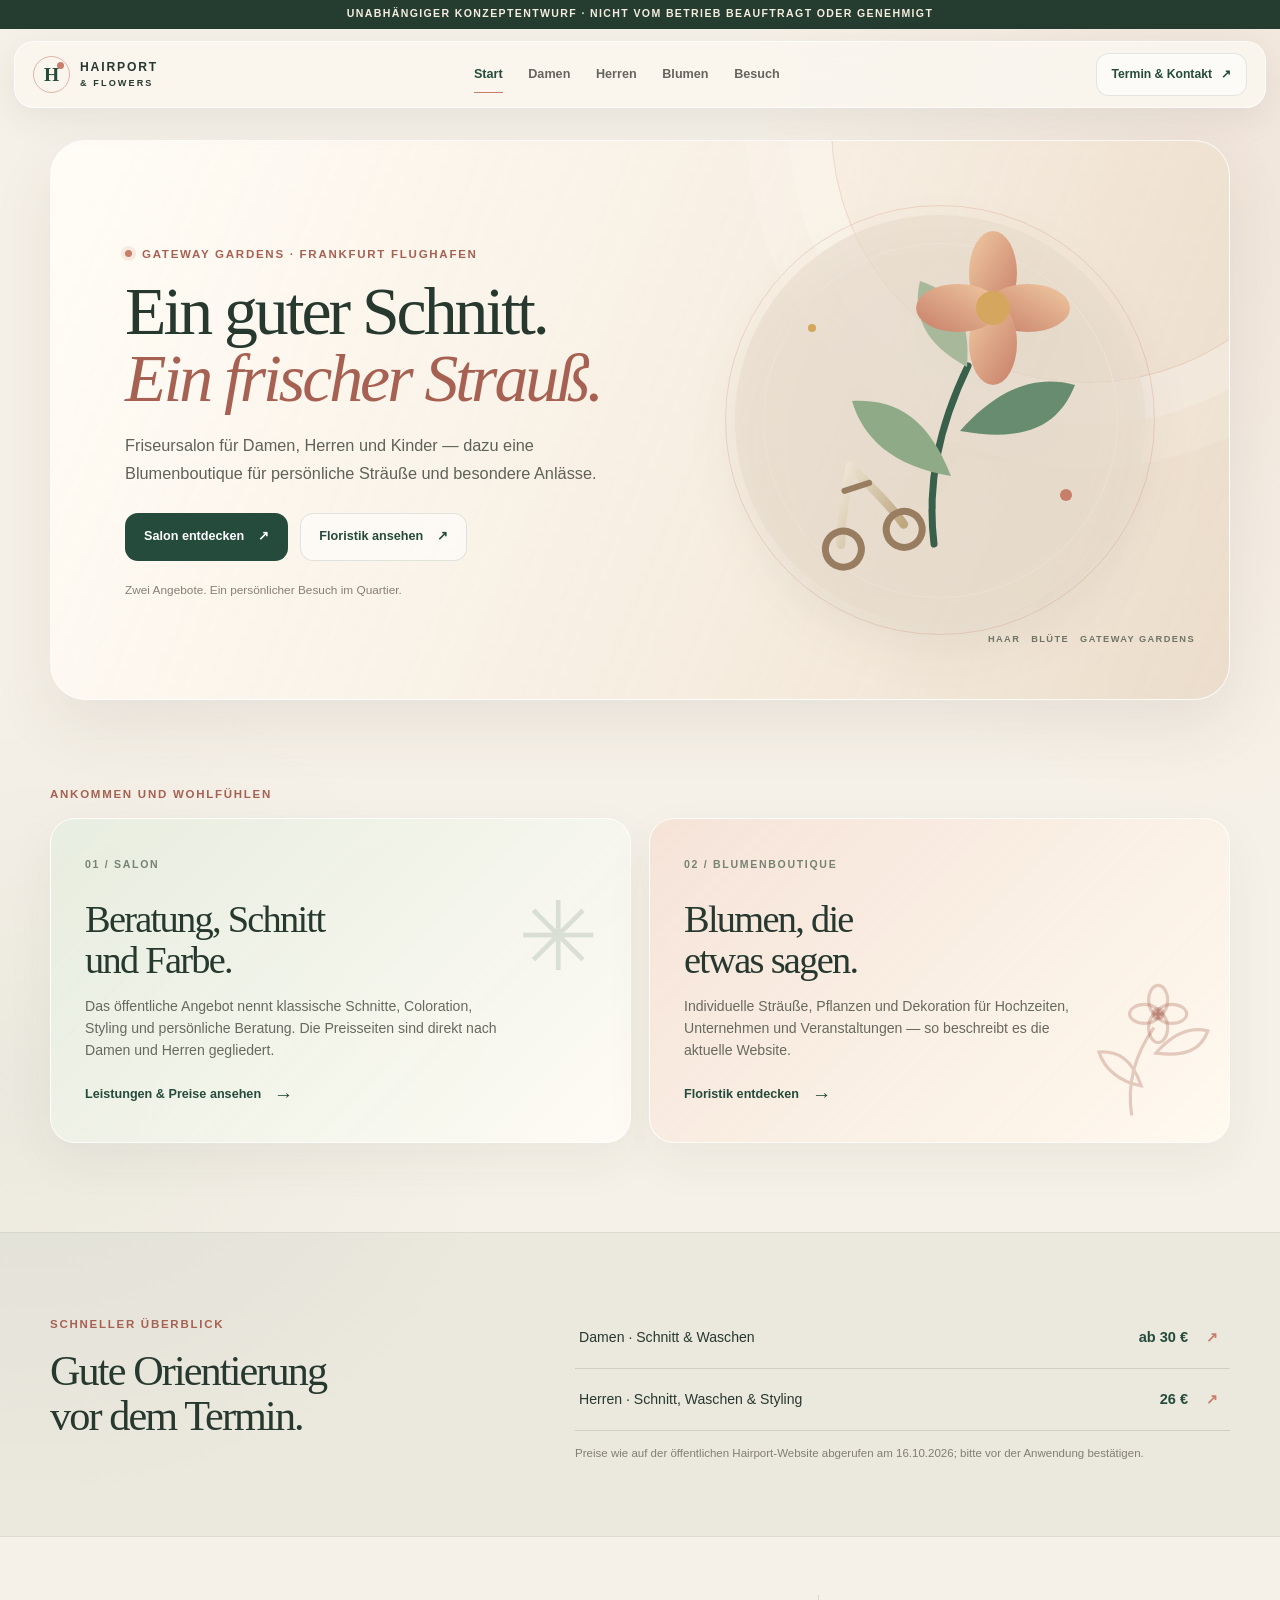
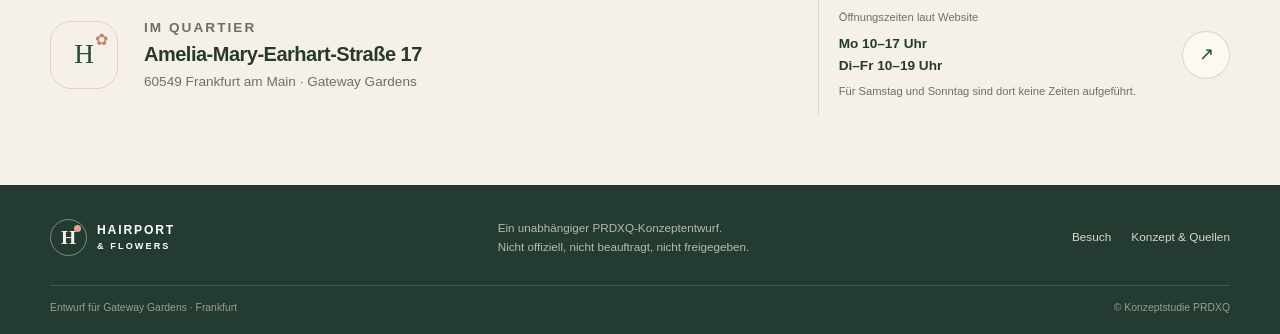
==== index.html @ 0008af76 "Build Hairport & Flowers redesign concept" ====
<!doctype html>
<html lang="de">
<head>
  <meta charset="utf-8">
  <meta name="viewport" content="width=device-width, initial-scale=1">
  <meta name="robots" content="noindex, nofollow">
  <meta name="theme-color" content="#f6f1e8">
  <meta name="description" content="Unabhängiger Website-Konzeptentwurf für Hairport & Flowers in Gateway Gardens: Friseur, Blumenboutique, Preise und Besuchsinfos.">
  <title>Hairport & Flowers — Schnitt, Farbe & Floristik</title>
  <link rel="icon" href="assets/mark.svg" type="image/svg+xml">
  <link rel="stylesheet" href="assets/site.css">
  <script src="assets/site.js" defer></script>
</head>
<body>
  <a class="skip-link" href="#main">Zum Inhalt springen</a>
  <aside class="concept-ribbon">Unabhängiger Konzeptentwurf · nicht vom Betrieb beauftragt oder genehmigt</aside>
  <header class="site-header">
    <a class="brand" href="index.html" aria-label="Hairport & Flowers, Startseite">
      <span class="brand-mark" aria-hidden="true"><span>H</span><i></i></span>
      <span class="brand-name">HAIRPORT <small>&amp; FLOWERS</small></span>
    </a>
    <button class="nav-toggle" type="button" aria-controls="primary-nav" aria-expanded="false">
      <span class="menu-lines" aria-hidden="true"></span><span class="sr-only">Menü öffnen</span>
    </button>
    <nav id="primary-nav" class="primary-nav" aria-label="Hauptnavigation">
      <a class="active" href="index.html" aria-current="page">Start</a>
      <a href="damen.html">Damen</a>
      <a href="herren.html">Herren</a>
      <a href="blumen.html">Blumen</a>
      <a href="kontakt.html">Besuch</a>
    </nav>
    <a class="header-action" href="kontakt.html">Termin &amp; Kontakt <span aria-hidden="true">↗</span></a>
  </header>

  <main id="main">
    <section class="hero wrap">
      <div class="hero-copy">
        <p class="eyebrow"><span class="eyebrow-dot"></span> Gateway Gardens · Frankfurt Flughafen</p>
        <h1>Ein guter Schnitt.<br><em>Ein frischer Strauß.</em></h1>
        <p class="lede">Friseursalon für Damen, Herren und Kinder — dazu eine Blumenboutique für persönliche Sträuße und besondere Anlässe.</p>
        <div class="hero-actions">
          <a class="button button-dark" href="damen.html">Salon entdecken <span aria-hidden="true">↗</span></a>
          <a class="button button-soft" href="blumen.html">Floristik ansehen <span aria-hidden="true">↗</span></a>
        </div>
        <p class="hero-note">Zwei Angebote. Ein persönlicher Besuch im Quartier.</p>
      </div>
      <div class="hero-art" aria-hidden="true">
        <div class="art-orbit orbit-one"></div><div class="art-orbit orbit-two"></div>
        <svg viewBox="0 0 540 540" role="img" aria-hidden="true">
          <defs>
            <linearGradient id="petal" x1="0" y1="0" x2="1" y2="1"><stop stop-color="#f0c9a1"/><stop offset="1" stop-color="#c77f69"/></linearGradient>
            <linearGradient id="metal" x1="0" y1="0" x2="1" y2="1"><stop stop-color="#faf5eb"/><stop offset="1" stop-color="#bda77f"/></linearGradient>
          </defs>
          <circle cx="270" cy="270" r="205" fill="#e8dccb" opacity=".64"/>
          <path d="M264 394c-7-59 4-116 34-178" fill="none" stroke="#38604b" stroke-width="7" stroke-linecap="round"/>
          <path d="M281 326c-59-10-88-38-99-75 43-2 75 15 99 75Z" fill="#8eaa87"/>
          <path d="M290 281c40-45 78-56 115-46-16 40-48 58-115 46Z" fill="#688c70"/>
          <path d="M297 217c-43-23-55-53-47-86 34 11 51 37 47 86Z" fill="#a8b99b"/>
          <g transform="translate(323 158)">
            <ellipse cx="0" cy="-35" rx="24" ry="42" fill="url(#petal)"/>
            <ellipse cx="35" cy="0" rx="24" ry="42" transform="rotate(90 35 0)" fill="url(#petal)"/>
            <ellipse cx="0" cy="35" rx="24" ry="42" fill="url(#petal)"/>
            <ellipse cx="-35" cy="0" rx="24" ry="42" transform="rotate(90 -35 0)" fill="url(#petal)"/>
            <circle r="17" fill="#d4a65e"/>
          </g>
          <g transform="translate(180 316) rotate(-18)">
            <path d="M0 0c-8 17-25 45-33 72M0 0c8 17 25 45 33 72" fill="none" stroke="url(#metal)" stroke-width="9" stroke-linecap="round"/>
            <circle cx="-32" cy="77" r="18" fill="none" stroke="#997d60" stroke-width="7"/>
            <circle cx="32" cy="77" r="18" fill="none" stroke="#997d60" stroke-width="7"/>
            <path d="M-13 22 13 22" stroke="#997d60" stroke-width="6" stroke-linecap="round"/>
          </g>
          <circle cx="396" cy="345" r="6" fill="#c77f69"/><circle cx="142" cy="178" r="4" fill="#d4a65e"/>
        </svg>
        <div class="art-caption"><span>HAAR</span><span>BLÜTE</span><span>GATEWAY GARDENS</span></div>
      </div>
    </section>

    <section class="intro-band wrap" aria-label="Die beiden Bereiche">
      <p class="section-kicker">Ankommen und wohlfühlen</p>
      <div class="intro-grid">
        <article class="feature-panel feature-hair">
          <span class="feature-number">01 / SALON</span>
          <h2>Beratung, Schnitt<br>und Farbe.</h2>
          <p>Das öffentliche Angebot nennt klassische Schnitte, Coloration, Styling und persönliche Beratung. Die Preisseiten sind direkt nach Damen und Herren gegliedert.</p>
          <a class="text-link" href="damen.html">Leistungen &amp; Preise ansehen <span aria-hidden="true">→</span></a>
          <span class="panel-spark" aria-hidden="true">✳</span>
        </article>
        <article class="feature-panel feature-flowers">
          <span class="feature-number">02 / BLUMENBOUTIQUE</span>
          <h2>Blumen, die<br>etwas sagen.</h2>
          <p>Individuelle Sträuße, Pflanzen und Dekoration für Hochzeiten, Unternehmen und Veranstaltungen — so beschreibt es die aktuelle Website.</p>
          <a class="text-link" href="blumen.html">Floristik entdecken <span aria-hidden="true">→</span></a>
          <span class="panel-flower" aria-hidden="true">
            <svg viewBox="0 0 140 140"><path d="M65 130c-5-32 4-59 21-83M74 102c-22-4-35-17-40-32 18-1 31 6 40 32Zm14-31c17-20 33-25 49-21-6 17-20 25-49 21Z" fill="none" stroke="currentColor" stroke-width="3"/><g transform="translate(90 34)" fill="none" stroke="currentColor" stroke-width="3"><ellipse cy="-13" rx="9" ry="14"/><ellipse cx="13" rx="9" ry="14" transform="rotate(90 13 0)"/><ellipse cy="13" rx="9" ry="14"/><ellipse cx="-13" rx="9" ry="14" transform="rotate(90 -13 0)"/><circle r="5" fill="currentColor"/></g></svg>
          </span>
        </article>
      </div>
    </section>

    <section class="price-peek">
      <div class="wrap peek-grid">
        <div><p class="section-kicker">Schneller Überblick</p><h2>Gute Orientierung<br>vor dem Termin.</h2></div>
        <div class="peek-items">
          <a href="damen.html"><span>Damen · Schnitt &amp; Waschen</span><strong>ab 30 €</strong><b aria-hidden="true">↗</b></a>
          <a href="herren.html"><span>Herren · Schnitt, Waschen &amp; Styling</span><strong>26 €</strong><b aria-hidden="true">↗</b></a>
          <p>Preise wie auf der öffentlichen Hairport-Website abgerufen am 16.10.2026; bitte vor der Anwendung bestätigen.</p>
        </div>
      </div>
    </section>

    <section class="visit-strip wrap">
      <div class="visit-icon" aria-hidden="true">H<span>✿</span></div>
      <div><p class="section-kicker">Im Quartier</p><h2>Amelia-Mary-Earhart-Straße 17</h2><p>60549 Frankfurt am Main · Gateway Gardens</p></div>
      <div class="visit-hours"><span>Öffnungszeiten laut Website</span><strong>Mo 10–17 Uhr<br>Di–Fr 10–19 Uhr</strong><small>Für Samstag und Sonntag sind dort keine Zeiten aufgeführt.</small></div>
      <a class="round-link" href="kontakt.html" aria-label="Besuchsinfos und Kontakt">↗</a>
    </section>
  </main>

  <footer class="site-footer">
    <div class="wrap footer-main">
      <a class="brand brand-footer" href="index.html"><span class="brand-mark" aria-hidden="true"><span>H</span><i></i></span><span class="brand-name">HAIRPORT <small>&amp; FLOWERS</small></span></a>
      <p>Ein unabhängiger PRDXQ-Konzeptentwurf.<br>Nicht offiziell, nicht beauftragt, nicht freigegeben.</p>
      <nav aria-label="Fußnavigation"><a href="kontakt.html">Besuch</a><a href="konzept.html">Konzept &amp; Quellen</a></nav>
    </div>
    <div class="wrap footer-bottom"><span>Entwurf für Gateway Gardens · Frankfurt</span><span>© Konzeptstudie PRDXQ</span></div>
  </footer>
</body>
</html>
---- assets/site.css ----
:root{color-scheme:light;--paper:#f6f1e8;--deep:#eee6d9;--ink:#27392f;--green:#244b3b;--green2:#64816a;--coral:#c77f69;--coral2:#a76152;--gold:#c7a366;--muted:#716e64;--line:rgba(39,57,47,.14);--glass:rgba(255,252,246,.72);--serif:Georgia,"Times New Roman",serif;--sans:"Aptos","Segoe UI",Arial,sans-serif}
*{box-sizing:border-box}html{scroll-behavior:smooth}body{margin:0;color:var(--ink);background:radial-gradient(ellipse at 93% 9%,rgba(199,127,105,.11),transparent 28rem),radial-gradient(ellipse at 3% 56%,rgba(100,129,106,.08),transparent 30rem),var(--paper);font:16px/1.58 var(--sans);-webkit-font-smoothing:antialiased}
a{color:inherit}button,a{-webkit-tap-highlight-color:transparent}a:focus-visible,button:focus-visible{outline:3px solid var(--coral);outline-offset:4px}.wrap{width:min(1180px,calc(100% - 56px));margin-inline:auto}.skip-link{position:absolute;left:1rem;top:-4rem;z-index:30;background:var(--green);color:#fff;padding:.7rem 1rem;border-radius:0 0 12px 12px}.skip-link:focus{top:0}.sr-only{position:absolute;width:1px;height:1px;padding:0;margin:-1px;overflow:hidden;clip:rect(0,0,0,0);white-space:nowrap;border:0}
.concept-ribbon{min-height:29px;padding:5px 12px;text-align:center;background:#253c31;color:#f5eddd;font-size:.66rem;font-weight:700;letter-spacing:.13em;text-transform:uppercase}
.site-header{position:sticky;top:0;z-index:20;display:flex;align-items:center;justify-content:space-between;gap:22px;width:min(1280px,calc(100% - 28px));margin:12px auto 0;padding:11px 18px;border:1px solid rgba(255,255,255,.74);border-radius:20px;background:rgba(250,247,240,.82);backdrop-filter:blur(18px);box-shadow:0 10px 35px rgba(44,48,39,.08)}
.brand{display:inline-flex;flex:0 0 auto;align-items:center;gap:10px;text-decoration:none}.brand-mark{position:relative;display:grid;place-items:center;width:37px;height:37px;border:1px solid rgba(199,127,105,.54);border-radius:50%;color:var(--green);font:700 1.22rem var(--serif)}.brand-mark i{position:absolute;right:5px;top:5px;width:7px;height:7px;border-radius:50%;background:var(--coral)}.brand-name{font-size:.76rem;font-weight:800;letter-spacing:.15em;line-height:1.1}.brand-name small{display:block;margin-top:4px;font-size:.57rem;font-weight:600;letter-spacing:.23em}
.primary-nav{display:flex;align-items:center;gap:clamp(12px,2vw,27px)}.primary-nav a{padding:8px 0;color:#65655d;text-decoration:none;font-size:.79rem;font-weight:600;transition:color .2s}.primary-nav a:hover,.primary-nav a.active{color:var(--green)}.primary-nav a.active{box-shadow:inset 0 -1px 0 var(--coral)}
.header-action{display:inline-flex;align-items:center;gap:9px;flex:0 0 auto;padding:11px 15px;border:1px solid rgba(36,75,59,.12);border-radius:13px;color:var(--green);background:rgba(255,255,255,.62);text-decoration:none;font-size:.76rem;font-weight:700;transition:transform .2s,background .2s}.header-action:hover{transform:translateY(-2px);background:#fff}.nav-toggle{display:none}
.hero{position:relative;display:grid;grid-template-columns:1.02fr .98fr;align-items:center;min-height:560px;margin-top:32px;overflow:hidden;border:1px solid rgba(255,255,255,.8);border-radius:36px;background:linear-gradient(113deg,rgba(255,252,246,.96) 4%,rgba(247,237,224,.84) 58%,rgba(232,215,194,.75));box-shadow:0 26px 65px rgba(63,55,42,.08)}.hero:before{content:"";position:absolute;width:510px;height:510px;right:-114px;top:-270px;border:1px solid rgba(199,127,105,.2);border-radius:50%;box-shadow:0 0 0 42px rgba(255,255,255,.16),0 0 0 85px rgba(255,255,255,.11)}.hero-copy{position:relative;z-index:2;padding:74px 0 70px 74px}.eyebrow,.section-kicker{margin:0 0 15px;color:var(--coral2);font-size:.72rem;font-weight:800;letter-spacing:.15em;text-transform:uppercase}.eyebrow{display:flex;align-items:center;gap:10px}.eyebrow-dot{width:7px;height:7px;border-radius:50%;background:var(--coral);box-shadow:0 0 0 4px rgba(199,127,105,.14)}h1,h2,h3,p{margin-top:0}h1,h2{font-family:var(--serif);font-weight:500;letter-spacing:-.045em}h1{margin-bottom:19px;font-size:clamp(3.2rem,5.3vw,5.55rem);line-height:.99}h1 em{color:var(--coral2);font-weight:400}h2{margin-bottom:15px;font-size:clamp(2rem,3.1vw,3.35rem);line-height:1.08}h3{font-size:1.04rem}.lede{max-width:540px;margin-bottom:26px;color:#5e6258;font-size:1.02rem;line-height:1.72}.hero-actions{display:flex;flex-wrap:wrap;align-items:center;gap:12px}.button{display:inline-flex;justify-content:center;align-items:center;gap:14px;min-height:48px;padding:13px 18px;border:1px solid transparent;border-radius:13px;text-decoration:none;font-size:.79rem;font-weight:750;transition:transform .2s,box-shadow .2s,background .2s}.button:hover{transform:translateY(-2px);box-shadow:0 12px 26px rgba(39,57,47,.12)}.button-dark{background:var(--green);color:#fff}.button-dark:hover{background:#183c2d}.button-soft{border-color:rgba(36,75,59,.13);background:rgba(255,255,255,.53);color:var(--green)}.button-light{background:var(--paper);color:var(--green)}.hero-note{margin:20px 0 0;color:#858174;font-size:.74rem}
.hero-art{position:relative;display:grid;place-items:center;min-height:530px}.hero-art>svg{position:relative;z-index:1;width:min(100%,540px);height:auto;filter:drop-shadow(0 22px 24px rgba(52,50,40,.1))}.art-orbit{position:absolute;width:355px;height:355px;border:1px solid rgba(255,255,255,.78);border-radius:50%}.orbit-two{width:430px;height:430px;border-color:rgba(199,127,105,.24)}.art-caption{position:absolute;right:34px;bottom:44px;z-index:2;display:flex;gap:11px;color:#6e7466;font-size:.58rem;font-weight:800;letter-spacing:.15em}
.intro-band{padding-block:85px 89px}.intro-grid{display:grid;grid-template-columns:1fr 1fr;gap:18px}.feature-panel{position:relative;min-height:308px;padding:31px 34px;overflow:hidden;border:1px solid rgba(255,255,255,.86);border-radius:25px;box-shadow:0 18px 50px rgba(55,54,44,.055)}.feature-hair{background:linear-gradient(135deg,rgba(230,237,223,.9),rgba(255,253,247,.82))}.feature-flowers{background:linear-gradient(135deg,rgba(245,224,213,.82),rgba(255,250,239,.94))}.feature-number{color:#768274;font-size:.66rem;font-weight:800;letter-spacing:.16em}.feature-panel h2{margin:23px 0 13px;font-size:clamp(2.05rem,3vw,2.8rem)}.feature-panel p{max-width:415px;margin-bottom:19px;color:#67695f;font-size:.88rem}.text-link{display:inline-flex;align-items:center;gap:13px;color:var(--green);text-decoration:none;font-size:.79rem;font-weight:800}.text-link span{font-size:1.2rem;transition:transform .2s}.text-link:hover span{transform:translateX(4px)}.panel-spark{position:absolute;right:32px;top:42px;color:rgba(73,105,76,.17);font-size:6rem}.panel-flower{position:absolute;right:18px;bottom:8px;width:148px;color:rgba(167,97,82,.3)}.panel-flower svg{width:100%}
.price-peek{padding:74px 0;background:rgba(36,75,59,.055);border-block:1px solid rgba(36,75,59,.07)}.peek-grid{display:grid;grid-template-columns:.82fr 1.18fr;gap:70px;align-items:center}.peek-grid h2{font-size:clamp(2.2rem,3.3vw,3.55rem)}.peek-items a{display:grid;grid-template-columns:1fr auto 20px;gap:18px;align-items:center;padding:19px 4px;border-bottom:1px solid var(--line);text-decoration:none;font-size:.88rem}.peek-items a strong{color:var(--green);font-size:.91rem}.peek-items a b{color:var(--coral)}.peek-items>p{margin:13px 0 0;color:#817e72;font-size:.72rem}
.visit-strip{display:grid;grid-template-columns:auto 1fr auto auto;gap:26px;align-items:center;padding-block:58px 70px}.visit-icon{display:grid;place-items:center;width:68px;height:68px;border:1px solid rgba(199,127,105,.3);border-radius:21px;color:var(--green);font:1.7rem var(--serif)}.visit-icon span{position:absolute;margin:-31px 0 0 35px;color:var(--coral);font-size:1rem}.visit-strip .section-kicker{margin-bottom:5px}.visit-strip h2{margin-bottom:5px;font:700 1.25rem var(--sans);letter-spacing:-.025em}.visit-strip p{margin-bottom:0;color:var(--muted);font-size:.85rem}.visit-hours{padding:14px 20px;border-left:1px solid var(--line)}.visit-hours span,.visit-hours small{display:block;color:var(--muted);font-size:.7rem}.visit-hours strong{display:block;margin:6px 0;font-size:.85rem;line-height:1.65}.round-link{display:grid;place-items:center;width:48px;height:48px;border:1px solid rgba(36,75,59,.18);border-radius:50%;color:var(--green);background:var(--glass);text-decoration:none;font-size:1.1rem;transition:transform .2s,background .2s}.round-link:hover{transform:rotate(45deg);background:#fff}
.site-footer{padding-top:34px;background:#243b31;color:#f6f1e8}.footer-main{display:flex;align-items:center;justify-content:space-between;gap:25px;padding-bottom:29px}.brand-footer .brand-mark{border-color:rgba(255,255,255,.4);color:var(--paper)}.brand-footer .brand-mark i{background:#e4a48e}.brand-footer .brand-name{color:#fff}.footer-main p{margin:0;color:rgba(246,241,232,.7);font-size:.73rem;line-height:1.55}.footer-main nav{display:flex;gap:20px}.footer-main nav a{color:rgba(246,241,232,.86);font-size:.74rem;text-decoration:none}.footer-bottom{display:flex;justify-content:space-between;padding:14px 0 18px;border-top:1px solid rgba(255,255,255,.14);color:rgba(246,241,232,.55);font-size:.65rem}
.page-hero{padding-block:95px 55px}.page-hero h1{max-width:840px}.page-hero .lede{max-width:680px}.hero-men{position:relative;min-height:470px;padding-right:260px}.men-stamp{position:absolute;right:32px;top:102px;display:flex;flex-direction:column;justify-content:center;align-items:center;width:230px;height:230px;border:1px solid rgba(199,127,105,.38);border-radius:50%;color:var(--green);transform:rotate(-13deg)}.men-stamp:before,.men-stamp:after{position:absolute;inset:13px;border:1px solid rgba(36,75,59,.18);border-radius:50%;content:""}.men-stamp:after{inset:42px;background:radial-gradient(circle at 50% 34%,rgba(199,127,105,.17),transparent 55%)}.men-stamp span,.men-stamp b{position:relative;z-index:1}.men-stamp span{font-size:.62rem;font-weight:800;letter-spacing:.19em}.men-stamp b{margin:4px 0;color:var(--coral);font:400 4.3rem/1 var(--serif)}
.men-price-layout{display:grid;grid-template-columns:.65fr 1.35fr;gap:72px;align-items:start;padding-bottom:96px}.men-intro{position:sticky;top:120px;padding-top:12px}.men-intro p:not(.section-kicker){max-width:330px;color:var(--muted);font-size:.87rem}.men-intro .text-link{margin-top:9px}.men-price-card{padding:25px 32px 20px;border:1px solid rgba(255,255,255,.85);border-radius:22px;background:rgba(255,253,248,.78);box-shadow:0 20px 55px rgba(52,49,39,.07);backdrop-filter:blur(10px)}.price-card-head{display:flex;justify-content:space-between;padding:0 3px 12px;color:#8a8578;font-size:.65rem;font-weight:800;letter-spacing:.13em;text-transform:uppercase}.men-price-card dl,.price-group dl{margin:0}.men-price-card dl>div,.price-group dl>div{display:flex;justify-content:space-between;gap:22px;padding:12px 3px;border-top:1px solid var(--line)}.men-price-card dt,.price-group dt{color:#53584e;font-size:.85rem}.men-price-card dd,.price-group dd{flex:0 0 auto;margin:0;color:var(--green);font-size:.85rem;font-weight:800}.price-footnote{margin:14px 0 0;color:#8a8578;font-size:.7rem}.kids-note{display:grid;grid-template-columns:auto 1fr auto;gap:24px;align-items:center;margin-bottom:86px;padding:28px;border:1px solid rgba(255,255,255,.85);border-radius:23px;background:rgba(230,237,223,.7)}.kids-icon{display:grid;place-items:center;width:60px;height:60px;border-radius:19px;color:var(--green);background:rgba(255,255,255,.7);font-size:1.7rem}.kids-note h2{margin-bottom:7px;font-size:1.7rem}.kids-note p{margin-bottom:0;color:#666d62;font-size:.83rem}
.price-layout{display:grid;grid-template-columns:.7fr 1.3fr;gap:78px;align-items:start;padding-bottom:90px}.price-aside{position:sticky;top:120px;padding-top:10px}.price-aside h2{font-size:2.55rem}.price-aside p:not(.section-kicker){max-width:340px;color:var(--muted);font-size:.87rem}.aside-rule{width:52px;height:1px;margin:24px 0 13px;background:var(--coral)}.price-date{color:#8a8578;font-size:.7rem}.price-groups{display:grid;gap:20px}.price-group{padding:23px 27px 11px;border:1px solid rgba(255,255,255,.9);border-radius:20px;background:rgba(255,253,248,.72);box-shadow:0 12px 35px rgba(52,49,39,.04)}.price-group h3{margin:0 0 11px;color:var(--green);font-size:.85rem}.price-group dl>div{padding:10px 0}
.consult-band{padding-block:65px;color:#fff;background:var(--green)}.consult-inner{display:grid;grid-template-columns:auto 1fr auto;gap:25px;align-items:center}.consult-inner .section-kicker{color:#e0bc91}.consult-inner h2{margin-bottom:8px;font-size:clamp(1.8rem,3vw,2.8rem)}.consult-inner p:not(.section-kicker){max-width:620px;margin-bottom:0;color:rgba(255,255,255,.72);font-size:.84rem}.consult-mark{display:grid;place-items:center;width:63px;height:63px;border:1px solid rgba(255,255,255,.3);border-radius:50%;color:#e0bc91;font-size:1.7rem}
.flower-hero{display:grid;grid-template-columns:1fr .95fr;gap:15px;align-items:center;padding-block:47px 74px}.flower-copy{padding:40px 0 30px 30px}.bouquet-art{position:relative;display:grid;place-items:center;min-height:455px;overflow:hidden;border:1px solid rgba(255,255,255,.8);border-radius:31px;background:linear-gradient(145deg,#f3e7d8,#e1d1be)}.bouquet-art svg{position:relative;z-index:1;width:min(84%,420px);filter:drop-shadow(0 19px 24px rgba(63,55,42,.12))}.bouquet-glass{position:absolute;width:280px;height:280px;right:28px;top:26px;border:1px solid rgba(255,255,255,.66);border-radius:50%;background:rgba(255,255,255,.1);box-shadow:0 0 0 28px rgba(255,255,255,.08),0 0 0 58px rgba(255,255,255,.05)}.bouquet-tag{position:absolute;right:22px;bottom:25px;padding:9px 14px;border:1px solid rgba(255,255,255,.7);border-radius:12px;color:var(--green);background:rgba(255,252,246,.7);backdrop-filter:blur(12px);font: .88rem/1.35 var(--serif)}
.flower-offer{display:grid;grid-template-columns:.8fr 1.2fr;gap:75px;padding-block:65px 86px;border-top:1px solid var(--line)}.flower-offer-head h2{font-size:clamp(2.3rem,3.6vw,3.75rem)}.offer-list article{display:grid;grid-template-columns:42px 1fr;gap:20px;padding:20px 0;border-bottom:1px solid var(--line)}.offer-list article:first-child{padding-top:2px}.offer-list article>span{color:var(--coral);font-size:.73rem;font-weight:800;letter-spacing:.13em}.offer-list h3{margin:0 0 5px;color:var(--green);font:500 1.36rem var(--serif)}.offer-list p{max-width:590px;margin:0;color:var(--muted);font-size:.85rem}.flower-occasion{padding:63px 0 70px;background:linear-gradient(105deg,rgba(199,127,105,.13),rgba(255,255,255,.18));border-block:1px solid rgba(199,127,105,.14)}.occasion-inner{text-align:center}.occasion-inner .section-kicker{margin-bottom:10px}.occasion-inner h2{font-size:clamp(2rem,3.4vw,3.4rem)}.occasion-inner>p:not(.section-kicker){max-width:660px;margin:0 auto 22px;color:var(--muted);font-size:.88rem}.occasion-inner .hero-actions{justify-content:center}
.contact-layout{display:grid;grid-template-columns:.95fr 1.05fr;gap:20px;align-items:stretch;padding-bottom:75px}.contact-card,.hours-card{border:1px solid rgba(255,255,255,.87);border-radius:23px;background:rgba(255,253,248,.76);box-shadow:0 18px 48px rgba(52,49,39,.055)}.contact-primary{padding:36px;background:linear-gradient(153deg,rgba(231,238,224,.82),rgba(255,253,248,.9))}.contact-primary h2{margin-bottom:17px;font-size:2.45rem}.contact-primary address{margin-bottom:9px;color:#424d42;font-size:1.03rem;font-style:normal;line-height:1.72}.contact-area{margin-bottom:25px;color:var(--muted);font-size:.83rem}.map-note{margin:13px 0 0;color:#888273;font-size:.69rem}.contact-stack{display:grid;gap:18px}.contact-stack .contact-card{padding:26px 29px}.contact-big{display:inline-block;margin:0 0 4px;color:var(--green);font:2rem var(--serif);text-decoration:none}.contact-email{display:block;width:fit-content;margin-bottom:13px;color:var(--coral2);font-size:.87rem;font-weight:700;text-decoration-thickness:1px;text-underline-offset:3px}.contact-stack .contact-card p:last-child{margin:0;color:var(--muted);font-size:.78rem}.hours-card{padding:23px 29px 19px}.hours-card .section-kicker{margin-bottom:6px}.hours-card>div{display:flex;justify-content:space-between;gap:15px;padding:9px 0;border-bottom:1px solid var(--line);font-size:.8rem}.hours-card>div strong{color:var(--green)}.hours-card .hours-unlisted{color:#807b6e}.hours-card .hours-unlisted strong{color:#807b6e;font-weight:600}.hours-card small{display:block;margin-top:11px;color:#8a8578;font-size:.68rem}
.transport-note{display:grid;grid-template-columns:auto 1fr;gap:22px;align-items:center;max-width:900px;margin-bottom:80px;padding:28px;border:1px solid rgba(255,255,255,.84);border-radius:20px;background:rgba(231,238,224,.65)}.transport-mark{display:grid;place-items:center;width:54px;height:54px;border-radius:17px;color:var(--green);background:rgba(255,255,255,.65);font-size:1.4rem}.transport-note h2{margin-bottom:5px;font-size:1.6rem}.transport-note p:last-child{margin:0;color:var(--muted);font-size:.82rem}
.concept-grid{display:grid;grid-template-columns:1fr 1fr;gap:17px;padding-bottom:75px}.concept-card{padding:27px 29px;border:1px solid rgba(255,255,255,.87);border-radius:21px;background:rgba(255,253,248,.75);box-shadow:0 15px 38px rgba(52,49,39,.045)}.concept-card h2{font-size:1.75rem}.concept-card p:not(.section-kicker),.concept-card li{color:#67695f;font-size:.81rem}.concept-card ul{padding-left:19px;margin-bottom:0}.concept-card li{padding:3px 0}.concept-why{background:linear-gradient(135deg,rgba(230,237,223,.83),rgba(255,253,248,.85))}.concept-caution{background:linear-gradient(135deg,rgba(245,224,213,.7),rgba(255,253,248,.87))}.source-list{padding:35px 0 83px;border-top:1px solid var(--line)}.source-list h2{font-size:2.4rem}.source-list ul{display:grid;grid-template-columns:1fr 1fr;gap:0 45px;margin:0;padding:0;list-style:none}.source-list li{padding:14px 0;border-top:1px solid var(--line)}.source-list li a{color:var(--green);font-size:.86rem;font-weight:750;text-decoration:none}.source-list li a:hover{text-decoration:underline;text-underline-offset:3px}.source-list li small{display:block;margin-top:4px;color:#817d71;font-size:.7rem}
@media(max-width:930px){.site-header{gap:12px}.primary-nav{gap:14px}.header-action{padding:10px 12px;font-size:.7rem}.hero{min-height:500px}.hero-copy{padding-left:44px}.hero-art{min-height:450px}.peek-grid,.men-price-layout,.price-layout{gap:38px}.flower-copy{padding-left:10px}}
@media(max-width:740px){.wrap{width:min(calc(100% - 32px),560px)}.concept-ribbon{padding:5px 10px;font-size:.55rem;letter-spacing:.08em}.site-header{width:calc(100% - 18px);margin-top:8px;padding:9px 12px;border-radius:17px}.brand{gap:8px}.brand-mark{width:32px;height:32px;font-size:1rem}.brand-name{font-size:.67rem}.brand-name small{font-size:.5rem}.nav-toggle{display:grid;place-items:center;width:41px;height:41px;margin-left:auto;border:1px solid rgba(36,75,59,.14);border-radius:12px;color:var(--green);background:rgba(255,255,255,.7);cursor:pointer}.menu-lines,.menu-lines:before,.menu-lines:after{display:block;width:17px;height:1.5px;background:currentColor;transition:transform .2s}.menu-lines{position:relative}.menu-lines:before,.menu-lines:after{position:absolute;left:0;content:""}.menu-lines:before{top:-5px}.menu-lines:after{top:5px}.nav-toggle[aria-expanded=true] .menu-lines{background:transparent}.nav-toggle[aria-expanded=true] .menu-lines:before{top:0;transform:rotate(45deg)}.nav-toggle[aria-expanded=true] .menu-lines:after{top:0;transform:rotate(-45deg)}.primary-nav{display:none;position:absolute;left:8px;right:8px;top:calc(100% + 8px);flex-direction:column;align-items:stretch;gap:0;padding:8px;border:1px solid rgba(255,255,255,.9);border-radius:16px;background:rgba(250,247,240,.96);box-shadow:0 15px 38px rgba(44,48,39,.12);backdrop-filter:blur(20px)}.primary-nav.open{display:flex}.primary-nav a{padding:12px 13px;border-radius:9px}.primary-nav a.active{background:rgba(36,75,59,.07);box-shadow:none}.header-action{padding:10px 11px;font-size:.66rem}.header-action span{display:none}
.hero{grid-template-columns:1fr;min-height:0;margin-top:15px;border-radius:25px}.hero-copy{padding:45px 26px 12px}h1{font-size:clamp(3rem,12vw,4.7rem)}.lede{font-size:.91rem}.hero-art{min-height:300px;margin-top:-3px}.hero-art>svg{width:min(88%,380px)}.art-orbit{width:235px;height:235px}.orbit-two{width:292px;height:292px}.art-caption{right:18px;bottom:15px;font-size:.49rem}.intro-band{padding-block:60px 56px}.intro-grid{grid-template-columns:1fr;gap:13px}.feature-panel{min-height:280px;padding:27px 24px}.feature-panel h2{margin-top:17px}.panel-spark{right:10px;top:27px;font-size:4.8rem}.panel-flower{right:6px;width:105px;opacity:.7}
.price-peek{padding:51px 0}.peek-grid{grid-template-columns:1fr;gap:18px}.peek-grid h2{margin-bottom:0;font-size:2.6rem}.peek-items a{grid-template-columns:1fr auto 14px;gap:10px;font-size:.76rem}.visit-strip{grid-template-columns:auto 1fr auto;gap:13px;padding-block:43px 50px}.visit-icon{width:52px;height:52px;border-radius:16px;font-size:1.4rem}.visit-icon span{margin:-23px 0 0 27px;font-size:.8rem}.visit-strip h2{font-size:1rem}.visit-strip p{font-size:.73rem}.visit-hours{grid-column:2;padding:8px 0 0;border:0}.visit-strip>.round-link{grid-column:3;grid-row:1/span 2;width:40px;height:40px}
.footer-main{display:grid;grid-template-columns:1fr;gap:17px}.footer-main nav{gap:19px}.footer-bottom{gap:10px;font-size:.58rem}.page-hero{padding-block:62px 36px}.hero-men{min-height:0;padding-right:0}.men-stamp{position:relative;right:auto;top:auto;width:140px;height:140px;margin:30px auto 5px}.men-stamp:before{inset:9px}.men-stamp:after{inset:25px}.men-stamp span{font-size:.48rem}.men-stamp b{margin:2px 0;font-size:2.4rem}.men-price-layout,.price-layout{grid-template-columns:1fr;gap:22px;padding-bottom:55px}.men-intro,.price-aside{position:static}.men-intro h2,.price-aside h2{font-size:2.3rem}.men-price-card{padding:20px 17px 15px}.men-price-card dl>div,.price-group dl>div{gap:12px;padding:10px 1px}.men-price-card dt,.men-price-card dd,.price-group dt,.price-group dd{font-size:.75rem}.kids-note{grid-template-columns:auto 1fr;gap:15px;margin-bottom:55px;padding:21px 17px}.kids-icon{width:46px;height:46px;border-radius:14px}.kids-note h2{font-size:1.35rem}.kids-note p{font-size:.75rem}.kids-note .round-link{display:none}.price-group{padding:20px 17px 9px}.consult-band{padding-block:45px}.consult-inner{grid-template-columns:auto 1fr;gap:14px}.consult-mark{width:45px;height:45px;font-size:1.2rem}.consult-inner .button{grid-column:2;justify-self:start;margin-top:6px}.consult-inner h2{font-size:1.85rem}
.flower-hero{grid-template-columns:1fr;gap:17px;padding-block:28px 45px}.flower-copy{padding:25px 3px 0}.bouquet-art{min-height:340px;border-radius:23px}.bouquet-art svg{width:min(82%,350px)}.bouquet-glass{width:200px;height:200px;right:14px;top:16px}.bouquet-tag{right:12px;bottom:13px;font-size:.75rem}.flower-offer{grid-template-columns:1fr;gap:22px;padding-block:45px 53px}.flower-offer-head h2{font-size:2.55rem}.offer-list article{grid-template-columns:30px 1fr;gap:11px}.offer-list h3{font-size:1.16rem}.offer-list p{font-size:.78rem}.flower-occasion{padding:45px 0 50px}.occasion-inner h2{font-size:2rem}.occasion-inner .hero-actions{gap:9px}
.contact-layout{grid-template-columns:1fr;gap:13px;padding-bottom:47px}.contact-primary{padding:27px 22px}.contact-primary h2{font-size:2.1rem}.contact-stack{gap:13px}.contact-stack .contact-card,.hours-card{padding:21px 22px}.contact-big{font-size:1.7rem}.hours-card>div{font-size:.73rem}.transport-note{grid-template-columns:auto 1fr;gap:14px;margin-bottom:52px;padding:20px 16px}.transport-mark{width:43px;height:43px;border-radius:13px}.transport-note h2{font-size:1.35rem}.transport-note p:last-child{font-size:.75rem}.concept-grid{grid-template-columns:1fr;gap:12px;padding-bottom:48px}.concept-card{padding:22px 20px}.concept-card h2{font-size:1.48rem}.concept-card p:not(.section-kicker),.concept-card li{font-size:.76rem}.source-list{padding-block:30px 57px}.source-list h2{font-size:2rem}.source-list ul{grid-template-columns:1fr}}
@media(max-width:390px){.header-action{max-width:92px;overflow:hidden;white-space:nowrap}.brand-name{letter-spacing:.1em}.hero-actions .button{flex:1 1 auto;padding-inline:12px;font-size:.72rem}.peek-items a{grid-template-columns:1fr auto}.peek-items a b{display:none}}
@media(prefers-reduced-motion:reduce){*,*:before,*:after{scroll-behavior:auto!important;animation-duration:.01ms!important;animation-iteration-count:1!important;transition-duration:.01ms!important}}
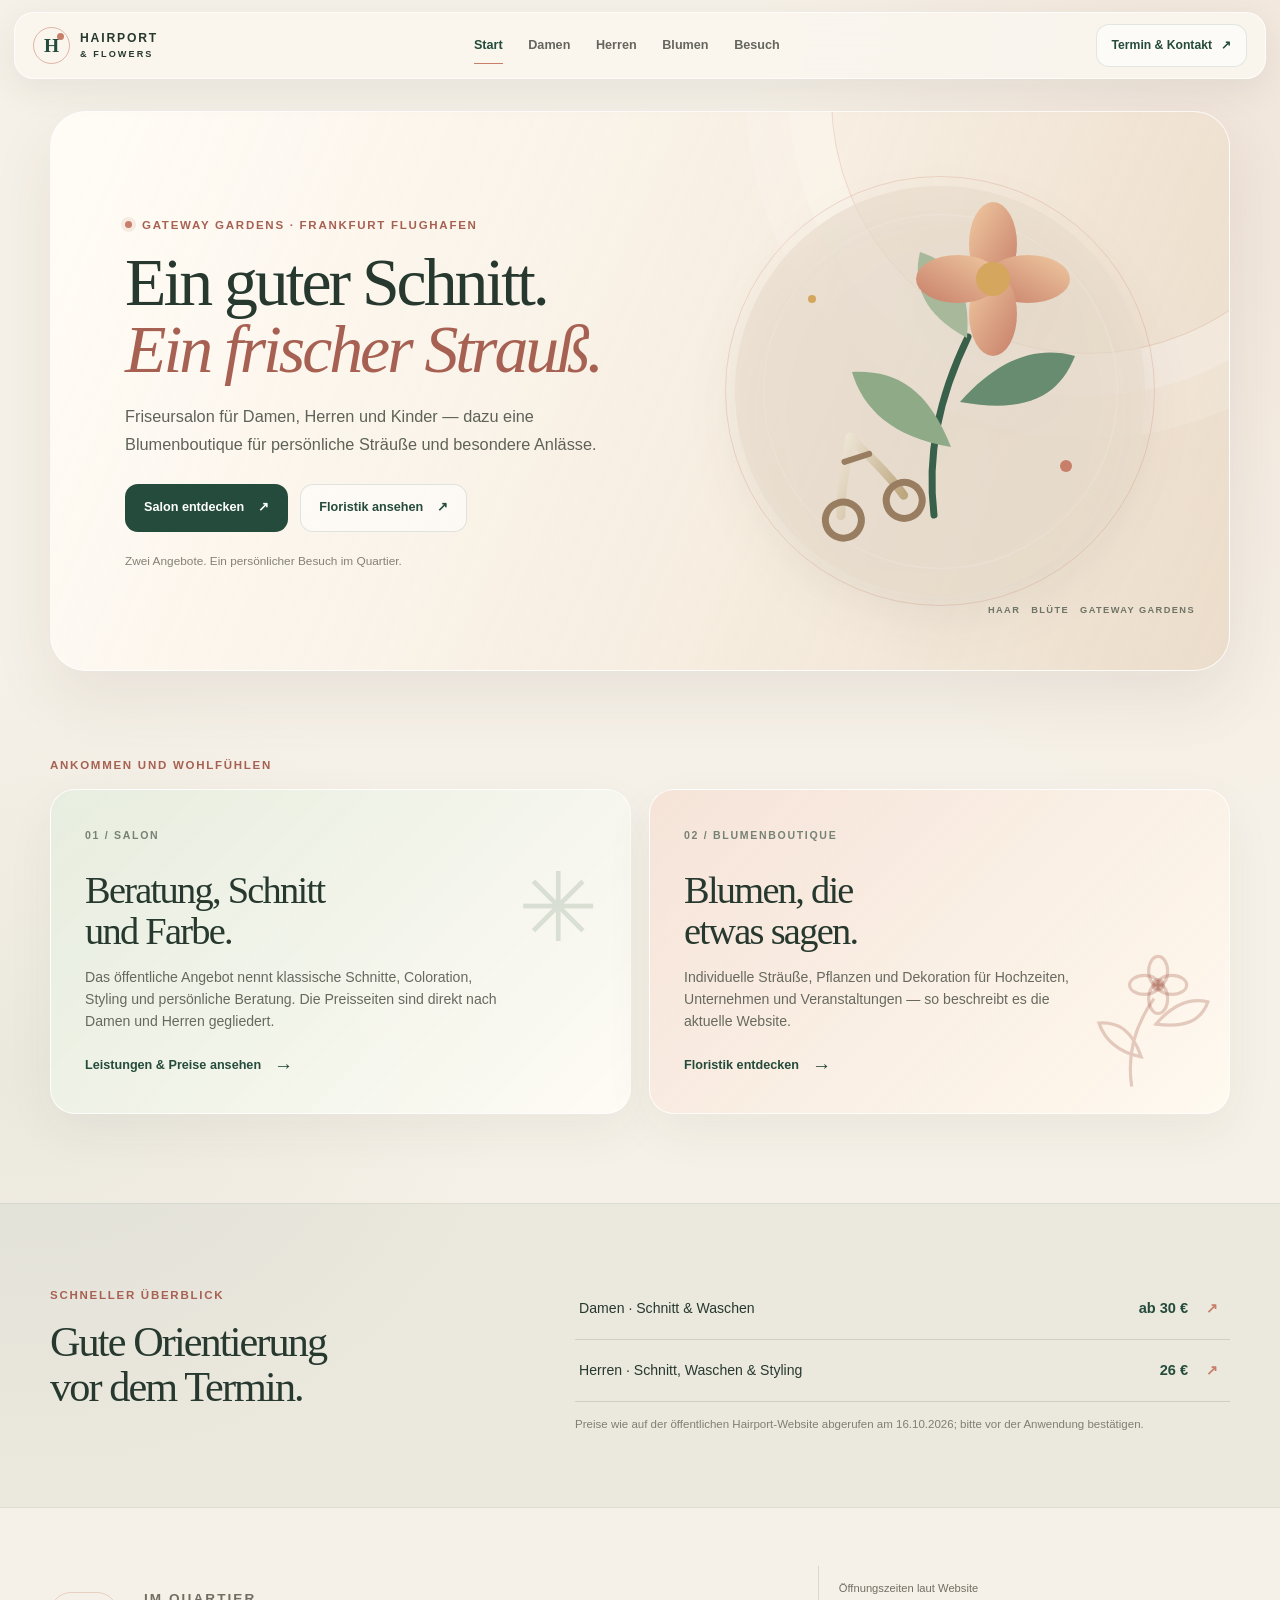
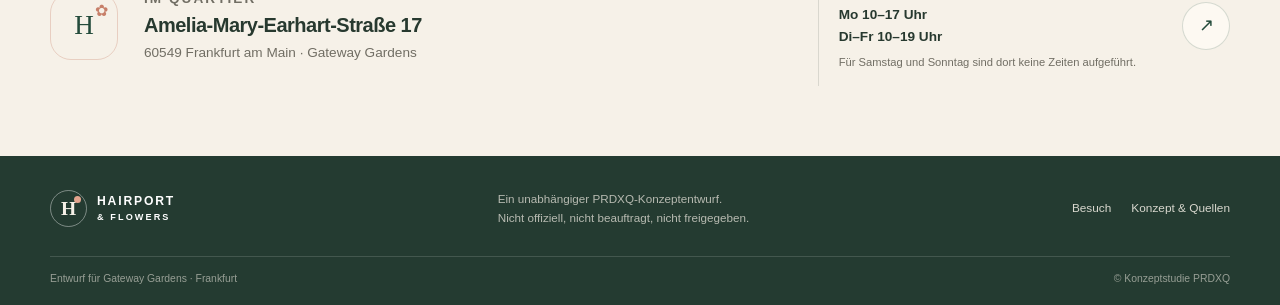
==== commit eaafa2d1: "Remove visible concept labels for client presentation" ====
--- a/index.html
+++ b/index.html
@@ -3,17 +3,17 @@
 <head>
   <meta charset="utf-8">
   <meta name="viewport" content="width=device-width, initial-scale=1">
-  <meta name="robots" content="noindex, nofollow">
+  
   <meta name="theme-color" content="#f6f1e8">
   <meta name="description" content="Unabhängiger Website-Konzeptentwurf für Hairport & Flowers in Gateway Gardens: Friseur, Blumenboutique, Preise und Besuchsinfos.">
   <title>Hairport & Flowers — Schnitt, Farbe & Floristik</title>
   <link rel="icon" href="assets/mark.svg" type="image/svg+xml">
-  <link rel="stylesheet" href="assets/site.css">
+  <link rel="stylesheet" href="assets/site.css?v=3">
   <script src="assets/site.js" defer></script>
 </head>
 <body>
   <a class="skip-link" href="#main">Zum Inhalt springen</a>
-  <aside class="concept-ribbon">Unabhängiger Konzeptentwurf · nicht vom Betrieb beauftragt oder genehmigt</aside>
+  
   <header class="site-header">
     <a class="brand" href="index.html" aria-label="Hairport & Flowers, Startseite">
       <span class="brand-mark" aria-hidden="true"><span>H</span><i></i></span>
--- a/assets/site.css
+++ b/assets/site.css
@@ -28,5 +28,5 @@
 .footer-main{display:grid;grid-template-columns:1fr;gap:17px}.footer-main nav{gap:19px}.footer-bottom{gap:10px;font-size:.58rem}.page-hero{padding-block:62px 36px}.hero-men{min-height:0;padding-right:0}.men-stamp{position:relative;right:auto;top:auto;width:140px;height:140px;margin:30px auto 5px}.men-stamp:before{inset:9px}.men-stamp:after{inset:25px}.men-stamp span{font-size:.48rem}.men-stamp b{margin:2px 0;font-size:2.4rem}.men-price-layout,.price-layout{grid-template-columns:1fr;gap:22px;padding-bottom:55px}.men-intro,.price-aside{position:static}.men-intro h2,.price-aside h2{font-size:2.3rem}.men-price-card{padding:20px 17px 15px}.men-price-card dl>div,.price-group dl>div{gap:12px;padding:10px 1px}.men-price-card dt,.men-price-card dd,.price-group dt,.price-group dd{font-size:.75rem}.kids-note{grid-template-columns:auto 1fr;gap:15px;margin-bottom:55px;padding:21px 17px}.kids-icon{width:46px;height:46px;border-radius:14px}.kids-note h2{font-size:1.35rem}.kids-note p{font-size:.75rem}.kids-note .round-link{display:none}.price-group{padding:20px 17px 9px}.consult-band{padding-block:45px}.consult-inner{grid-template-columns:auto 1fr;gap:14px}.consult-mark{width:45px;height:45px;font-size:1.2rem}.consult-inner .button{grid-column:2;justify-self:start;margin-top:6px}.consult-inner h2{font-size:1.85rem}
 .flower-hero{grid-template-columns:1fr;gap:17px;padding-block:28px 45px}.flower-copy{padding:25px 3px 0}.bouquet-art{min-height:340px;border-radius:23px}.bouquet-art svg{width:min(82%,350px)}.bouquet-glass{width:200px;height:200px;right:14px;top:16px}.bouquet-tag{right:12px;bottom:13px;font-size:.75rem}.flower-offer{grid-template-columns:1fr;gap:22px;padding-block:45px 53px}.flower-offer-head h2{font-size:2.55rem}.offer-list article{grid-template-columns:30px 1fr;gap:11px}.offer-list h3{font-size:1.16rem}.offer-list p{font-size:.78rem}.flower-occasion{padding:45px 0 50px}.occasion-inner h2{font-size:2rem}.occasion-inner .hero-actions{gap:9px}
 .contact-layout{grid-template-columns:1fr;gap:13px;padding-bottom:47px}.contact-primary{padding:27px 22px}.contact-primary h2{font-size:2.1rem}.contact-stack{gap:13px}.contact-stack .contact-card,.hours-card{padding:21px 22px}.contact-big{font-size:1.7rem}.hours-card>div{font-size:.73rem}.transport-note{grid-template-columns:auto 1fr;gap:14px;margin-bottom:52px;padding:20px 16px}.transport-mark{width:43px;height:43px;border-radius:13px}.transport-note h2{font-size:1.35rem}.transport-note p:last-child{font-size:.75rem}.concept-grid{grid-template-columns:1fr;gap:12px;padding-bottom:48px}.concept-card{padding:22px 20px}.concept-card h2{font-size:1.48rem}.concept-card p:not(.section-kicker),.concept-card li{font-size:.76rem}.source-list{padding-block:30px 57px}.source-list h2{font-size:2rem}.source-list ul{grid-template-columns:1fr}}
-@media(max-width:390px){.header-action{max-width:92px;overflow:hidden;white-space:nowrap}.brand-name{letter-spacing:.1em}.hero-actions .button{flex:1 1 auto;padding-inline:12px;font-size:.72rem}.peek-items a{grid-template-columns:1fr auto}.peek-items a b{display:none}}
+@media(max-width:480px){.header-action{width:41px;height:41px;max-width:none;padding:0;justify-content:center;overflow:hidden;font-size:0}.header-action:after{content:"↗";font-size:1rem}.brand-name{letter-spacing:.1em}.hero-actions .button{flex:1 1 auto;padding-inline:12px;font-size:.72rem}.peek-items a{grid-template-columns:1fr auto}.peek-items a b{display:none}}
 @media(prefers-reduced-motion:reduce){*,*:before,*:after{scroll-behavior:auto!important;animation-duration:.01ms!important;animation-iteration-count:1!important;transition-duration:.01ms!important}}
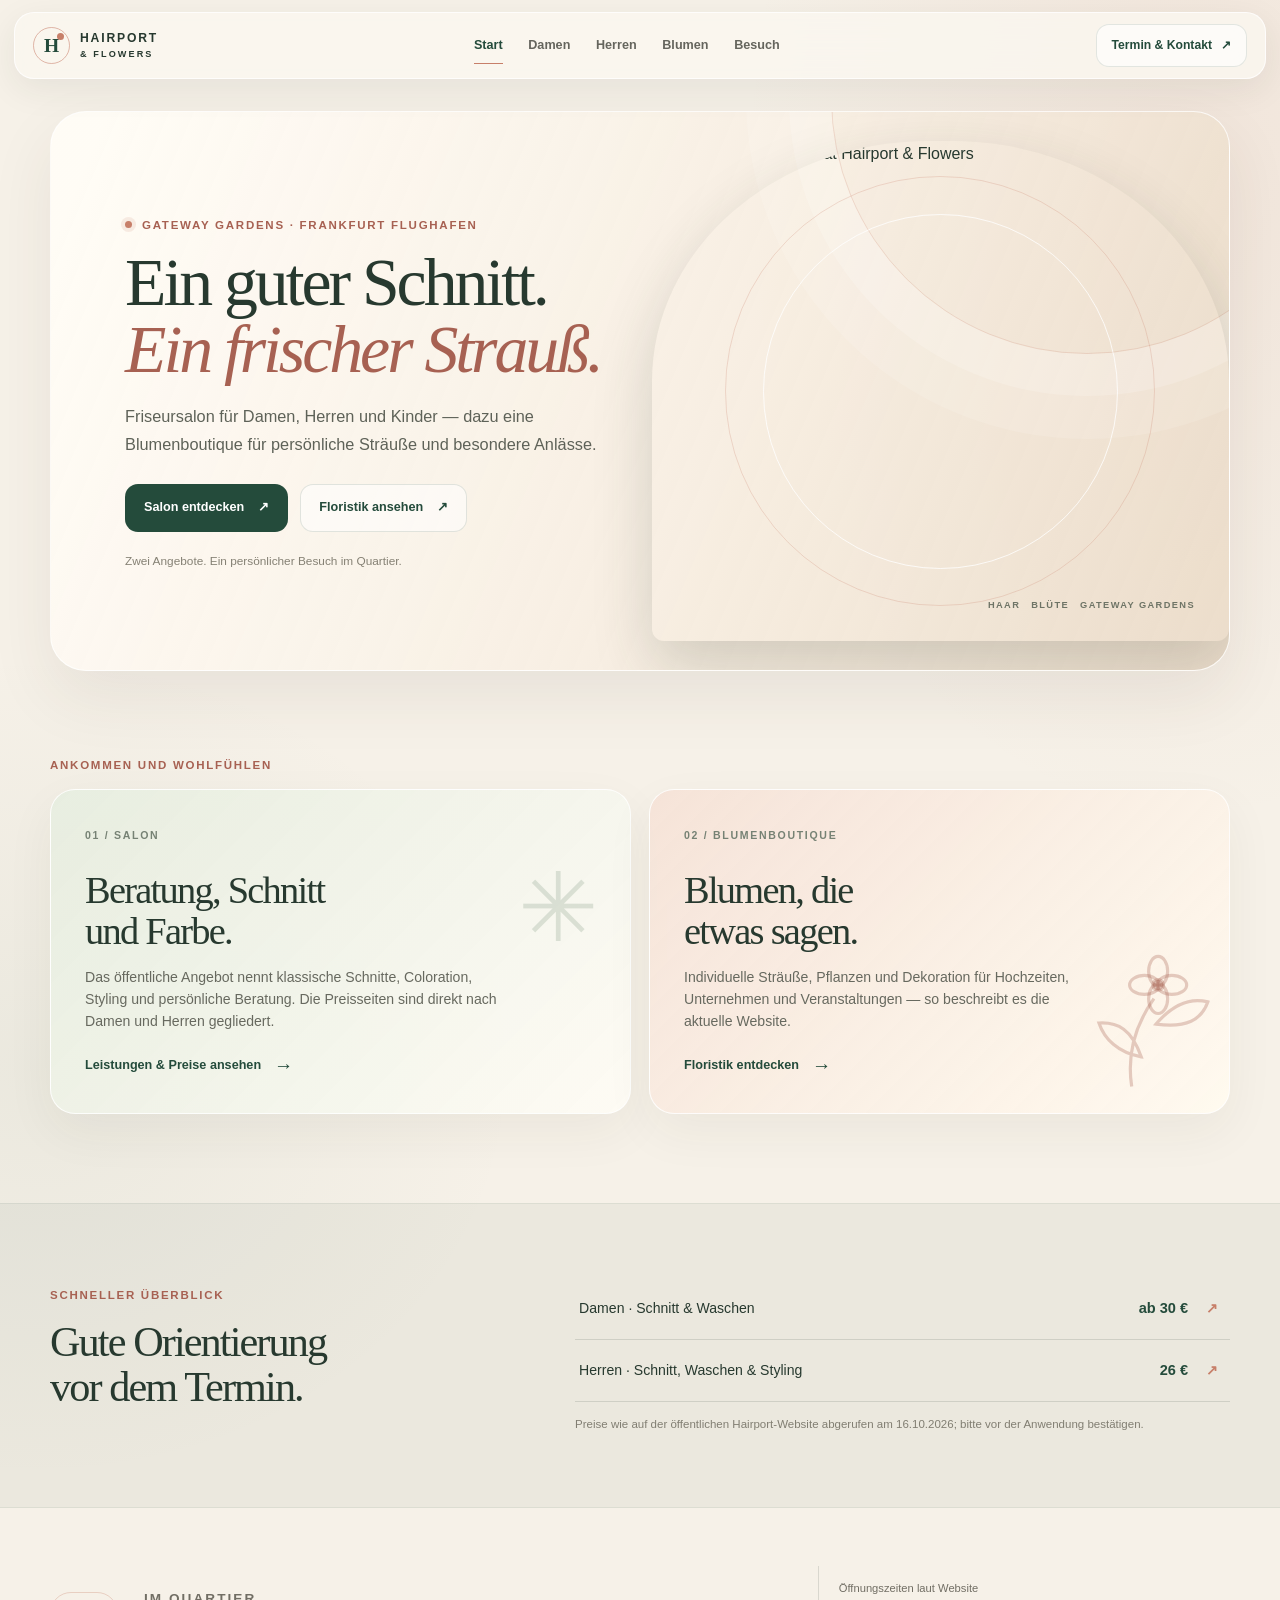
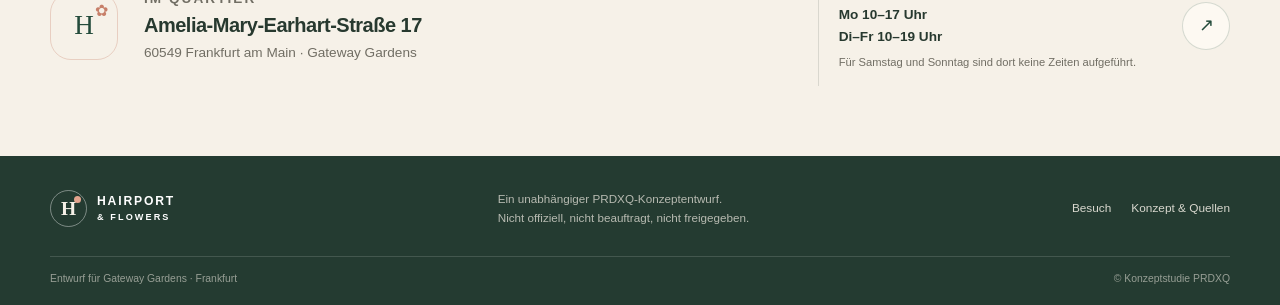
==== commit 580aea44: "Use official Hairport & Flowers salon photo" ====
--- a/index.html
+++ b/index.html
@@ -46,31 +46,7 @@
       </div>
       <div class="hero-art" aria-hidden="true">
         <div class="art-orbit orbit-one"></div><div class="art-orbit orbit-two"></div>
-        <svg viewBox="0 0 540 540" role="img" aria-hidden="true">
-          <defs>
-            <linearGradient id="petal" x1="0" y1="0" x2="1" y2="1"><stop stop-color="#f0c9a1"/><stop offset="1" stop-color="#c77f69"/></linearGradient>
-            <linearGradient id="metal" x1="0" y1="0" x2="1" y2="1"><stop stop-color="#faf5eb"/><stop offset="1" stop-color="#bda77f"/></linearGradient>
-          </defs>
-          <circle cx="270" cy="270" r="205" fill="#e8dccb" opacity=".64"/>
-          <path d="M264 394c-7-59 4-116 34-178" fill="none" stroke="#38604b" stroke-width="7" stroke-linecap="round"/>
-          <path d="M281 326c-59-10-88-38-99-75 43-2 75 15 99 75Z" fill="#8eaa87"/>
-          <path d="M290 281c40-45 78-56 115-46-16 40-48 58-115 46Z" fill="#688c70"/>
-          <path d="M297 217c-43-23-55-53-47-86 34 11 51 37 47 86Z" fill="#a8b99b"/>
-          <g transform="translate(323 158)">
-            <ellipse cx="0" cy="-35" rx="24" ry="42" fill="url(#petal)"/>
-            <ellipse cx="35" cy="0" rx="24" ry="42" transform="rotate(90 35 0)" fill="url(#petal)"/>
-            <ellipse cx="0" cy="35" rx="24" ry="42" fill="url(#petal)"/>
-            <ellipse cx="-35" cy="0" rx="24" ry="42" transform="rotate(90 -35 0)" fill="url(#petal)"/>
-            <circle r="17" fill="#d4a65e"/>
-          </g>
-          <g transform="translate(180 316) rotate(-18)">
-            <path d="M0 0c-8 17-25 45-33 72M0 0c8 17 25 45 33 72" fill="none" stroke="url(#metal)" stroke-width="9" stroke-linecap="round"/>
-            <circle cx="-32" cy="77" r="18" fill="none" stroke="#997d60" stroke-width="7"/>
-            <circle cx="32" cy="77" r="18" fill="none" stroke="#997d60" stroke-width="7"/>
-            <path d="M-13 22 13 22" stroke="#997d60" stroke-width="6" stroke-linecap="round"/>
-          </g>
-          <circle cx="396" cy="345" r="6" fill="#c77f69"/><circle cx="142" cy="178" r="4" fill="#d4a65e"/>
-        </svg>
+        <img src="https://www.hairportfra.de/media/images/photo-2022-12-01-14-37-51-large.jpg" alt="Original salon interior at Hairport & Flowers" loading="eager" style="position:relative;z-index:1;width:100%;height:100%;max-height:500px;object-fit:cover;border-radius:48% 48% 12px 12px;box-shadow:0 24px 60px rgba(44,54,43,.18)">
         <div class="art-caption"><span>HAAR</span><span>BLÜTE</span><span>GATEWAY GARDENS</span></div>
       </div>
     </section>
